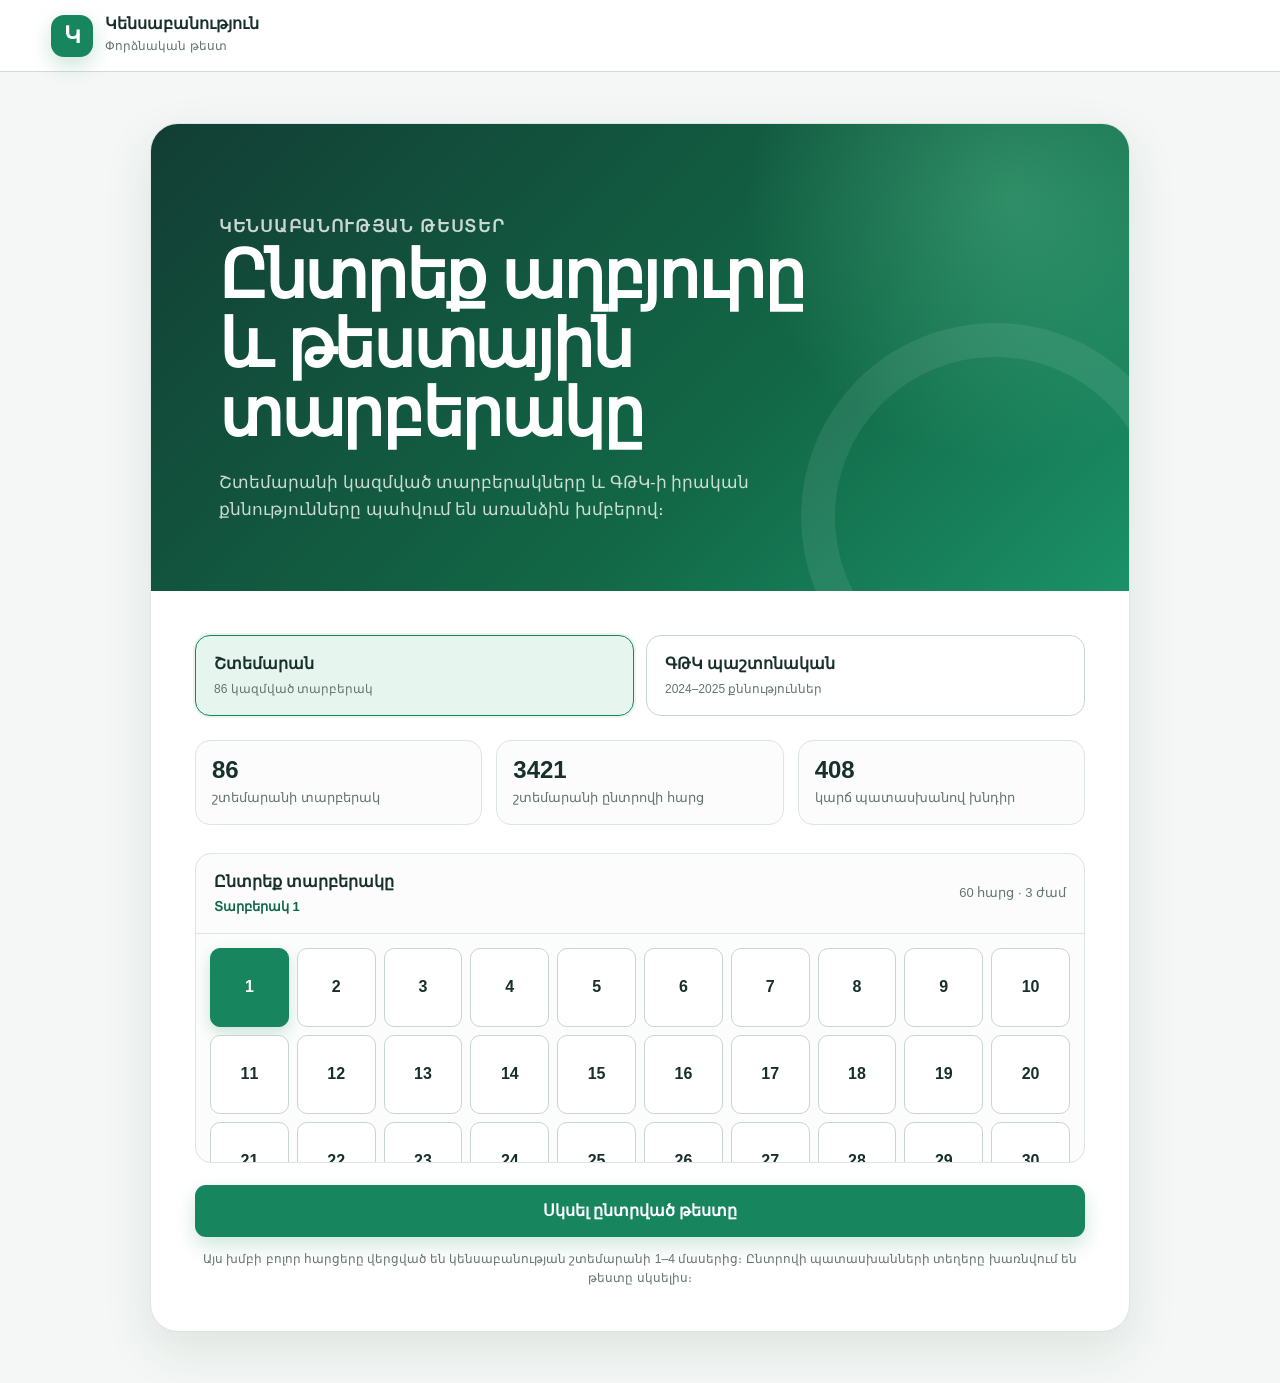
==== index.html @ e1c40617 "Publish biology practice tests" ====
<!doctype html>
<html lang="hy">
  <head>
    <meta charset="UTF-8" />
    <meta name="viewport" content="width=device-width, initial-scale=1.0" />
    <meta name="description" content="Կենսաբանության շտեմարանի և ԳԹԿ պաշտոնական քննությունների առցանց թեստեր" />
    <title>Կենսաբանության փորձնական թեստ</title>
    <link rel="icon" href="data:image/svg+xml,%3Csvg xmlns='http://www.w3.org/2000/svg' viewBox='0 0 64 64'%3E%3Crect width='64' height='64' rx='16' fill='%2317865f'/%3E%3Ctext x='32' y='43' text-anchor='middle' font-size='36' font-family='Arial' font-weight='700' fill='white'%3EԿ%3C/text%3E%3C/svg%3E" />
    <link rel="stylesheet" href="./styles.css" />
  </head>
  <body>
    <header class="site-header">
      <a class="brand" href="./" aria-label="Գլխավոր էջ">
        <span class="brand-mark" aria-hidden="true">Կ</span>
        <span>
          <strong>Կենսաբանություն</strong>
          <small>Փորձնական թեստ</small>
        </span>
      </a>
      <div id="headerActions" class="header-actions"></div>
    </header>

    <main id="app" class="app-shell" aria-live="polite"></main>

    <div id="toast" class="toast" role="status" aria-live="polite"></div>

    <dialog id="finishDialog" class="confirm-dialog">
      <form method="dialog">
        <span class="dialog-icon" aria-hidden="true">✓</span>
        <h2>Ավարտե՞լ թեստը</h2>
        <p id="finishDialogText"></p>
        <div class="dialog-actions">
          <button class="button button-secondary" value="cancel">Շարունակել</button>
          <button class="button button-danger" id="confirmFinish" value="finish">Ավարտել</button>
        </div>
      </form>
    </dialog>

    <script src="./question-bank.js"></script>
    <script src="./official-exams.js"></script>
    <script src="./app.js"></script>
  </body>
</html>
---- styles.css ----
:root {
  color-scheme: light;
  --ink: #18302b;
  --muted: #64746f;
  --line: #dce5e1;
  --line-strong: #c7d6d0;
  --paper: #ffffff;
  --canvas: #f4f7f5;
  --green: #17865f;
  --green-dark: #0f6849;
  --green-soft: #e7f5ef;
  --blue: #2374e1;
  --blue-soft: #eaf2ff;
  --red: #c83d4a;
  --red-soft: #fff0f1;
  --amber: #aa6d09;
  --amber-soft: #fff7e3;
  --shadow: 0 18px 50px rgba(27, 58, 48, 0.1);
  --radius: 18px;
}

* {
  box-sizing: border-box;
}

html {
  scroll-behavior: smooth;
}

body {
  margin: 0;
  min-width: 320px;
  background: var(--canvas);
  color: var(--ink);
  font-family: Arial, "Noto Sans Armenian", sans-serif;
  line-height: 1.55;
}

button,
input,
textarea {
  font: inherit;
}

button {
  cursor: pointer;
}

.site-header {
  position: sticky;
  top: 0;
  z-index: 20;
  display: flex;
  align-items: center;
  justify-content: space-between;
  min-height: 72px;
  padding: 10px clamp(18px, 4vw, 56px);
  border-bottom: 1px solid rgba(198, 214, 208, 0.85);
  background: rgba(255, 255, 255, 0.94);
  backdrop-filter: blur(14px);
}

.brand {
  display: inline-flex;
  align-items: center;
  gap: 12px;
  color: var(--ink);
  text-decoration: none;
}

.brand-mark {
  display: grid;
  width: 42px;
  height: 42px;
  place-items: center;
  border-radius: 13px;
  background: var(--green);
  color: white;
  font-size: 23px;
  font-weight: 800;
  box-shadow: 0 8px 20px rgba(23, 134, 95, 0.22);
}

.brand strong,
.brand small {
  display: block;
}

.brand strong {
  font-size: 16px;
  line-height: 1.1;
}

.brand small {
  margin-top: 4px;
  color: var(--muted);
  font-size: 12px;
}

.header-actions {
  display: flex;
  align-items: center;
  gap: 10px;
}

.timer {
  display: inline-flex;
  align-items: center;
  gap: 8px;
  min-width: 108px;
  padding: 8px 12px;
  border: 1px solid var(--line);
  border-radius: 999px;
  background: #fff;
  font-variant-numeric: tabular-nums;
  font-weight: 800;
}

.timer::before {
  content: "◷";
  color: var(--green);
}

.app-shell {
  width: min(1440px, 100%);
  min-height: calc(100vh - 72px);
  margin: 0 auto;
  padding: clamp(22px, 4vw, 52px);
}

.start-layout {
  display: grid;
  min-height: calc(100vh - 176px);
  place-items: center;
}

.start-card {
  overflow: hidden;
  width: min(980px, 100%);
  border: 1px solid var(--line);
  border-radius: 28px;
  background: var(--paper);
  box-shadow: var(--shadow);
}

.start-hero {
  position: relative;
  overflow: hidden;
  padding: clamp(34px, 6vw, 68px);
  background:
    radial-gradient(circle at 88% 16%, rgba(109, 218, 167, 0.32), transparent 28%),
    linear-gradient(135deg, #123e34 0%, #126847 62%, #1b9168 100%);
  color: white;
}

.start-hero::after {
  position: absolute;
  right: -60px;
  bottom: -120px;
  width: 320px;
  height: 320px;
  border: 34px solid rgba(255, 255, 255, 0.08);
  border-radius: 50%;
  content: "";
}

.eyebrow {
  margin: 0 0 12px;
  color: #bcead7;
  font-size: 13px;
  font-weight: 800;
  letter-spacing: 0.1em;
  text-transform: uppercase;
}

.start-hero h1 {
  max-width: 650px;
  margin: 0;
  font-size: clamp(34px, 6vw, 66px);
  line-height: 1.05;
  letter-spacing: -0.035em;
}

.start-hero p {
  max-width: 610px;
  margin: 22px 0 0;
  color: rgba(255, 255, 255, 0.78);
  font-size: 17px;
}

.start-body {
  padding: clamp(26px, 5vw, 44px);
}

.source-tabs {
  display: grid;
  grid-template-columns: repeat(2, minmax(0, 1fr));
  gap: 12px;
  margin-bottom: 24px;
}

.source-tab {
  padding: 16px 18px;
  border: 1px solid var(--line-strong);
  border-radius: 15px;
  background: white;
  color: var(--ink);
  text-align: left;
}

.source-tab strong,
.source-tab span {
  display: block;
}

.source-tab span {
  margin-top: 3px;
  color: var(--muted);
  font-size: 12px;
}

.source-tab.selected {
  border-color: var(--green);
  background: var(--green-soft);
  box-shadow: 0 0 0 2px rgba(23, 134, 95, 0.08);
}

.variant-picker {
  margin: 0 0 22px;
  border: 1px solid var(--line);
  border-radius: 16px;
  background: #fbfcfb;
}

.variant-picker-head {
  display: flex;
  align-items: center;
  justify-content: space-between;
  gap: 16px;
  padding: 16px 18px;
  border-bottom: 1px solid var(--line);
}

.variant-picker-head div,
.variant-picker-head strong,
.variant-picker-head span {
  display: block;
}

.variant-picker-head div > span,
.variant-picker-head > span {
  color: var(--muted);
  font-size: 13px;
}

.variant-picker-head div > span {
  margin-top: 2px;
  color: var(--green-dark);
  font-weight: 800;
}

.variant-grid {
  display: grid;
  grid-template-columns: repeat(10, minmax(42px, 1fr));
  gap: 8px;
  max-height: 228px;
  overflow-y: auto;
  padding: 14px;
}

.variant-button {
  display: grid;
  aspect-ratio: 1;
  min-width: 0;
  place-items: center;
  border: 1px solid var(--line-strong);
  border-radius: 10px;
  background: white;
  color: var(--ink);
  font-weight: 800;
}

.variant-button:hover {
  border-color: var(--green);
  color: var(--green-dark);
}

.variant-button.selected {
  border-color: var(--green);
  background: var(--green);
  color: white;
  box-shadow: 0 6px 14px rgba(23, 134, 95, 0.2);
}

.variant-grid.official-grid {
  grid-template-columns: repeat(2, minmax(0, 1fr));
  max-height: 320px;
}

.variant-button.official-variant {
  aspect-ratio: auto;
  min-height: 52px;
  padding: 9px 12px;
  text-align: left;
}

.variant-button.official-variant span {
  line-height: 1.3;
}

.bank-note {
  margin: 13px 0 0;
  color: var(--muted);
  font-size: 12px;
  text-align: center;
}

.test-facts {
  display: grid;
  grid-template-columns: repeat(3, 1fr);
  gap: 14px;
  margin: 0 0 28px;
}

.fact {
  padding: 16px;
  border: 1px solid var(--line);
  border-radius: 15px;
  background: #fbfcfb;
}

.fact strong,
.fact span {
  display: block;
}

.fact strong {
  font-size: 24px;
  line-height: 1.1;
}

.fact span {
  margin-top: 5px;
  color: var(--muted);
  font-size: 13px;
}

.button {
  display: inline-flex;
  align-items: center;
  justify-content: center;
  gap: 8px;
  min-height: 44px;
  padding: 10px 18px;
  border: 0;
  border-radius: 11px;
  font-weight: 800;
  text-decoration: none;
  transition: transform 0.15s ease, box-shadow 0.15s ease, background 0.15s ease;
}

.button:hover {
  transform: translateY(-1px);
}

.button-primary {
  background: var(--green);
  color: white;
  box-shadow: 0 9px 20px rgba(23, 134, 95, 0.2);
}

.button-primary:hover {
  background: var(--green-dark);
}

.button-secondary {
  border: 1px solid var(--line-strong);
  background: white;
  color: var(--ink);
}

.button-danger {
  background: var(--red);
  color: white;
}

.button-large {
  width: 100%;
  min-height: 52px;
}

.test-layout,
.review-layout {
  display: grid;
  grid-template-columns: 248px minmax(0, 1fr);
  gap: 24px;
  align-items: start;
}

.question-nav {
  position: sticky;
  top: 94px;
  max-height: calc(100vh - 118px);
  overflow: hidden;
  border: 1px solid var(--line);
  border-radius: var(--radius);
  background: white;
  box-shadow: 0 10px 30px rgba(27, 58, 48, 0.06);
}

.nav-summary {
  padding: 18px;
  border-bottom: 1px solid var(--line);
}

.nav-summary-row {
  display: flex;
  align-items: center;
  justify-content: space-between;
  gap: 12px;
  font-size: 13px;
}

.nav-summary-row strong {
  font-size: 15px;
}

.progress-track {
  overflow: hidden;
  height: 8px;
  margin-top: 12px;
  border-radius: 99px;
  background: #e8eeeb;
}

.progress-bar {
  height: 100%;
  border-radius: inherit;
  background: linear-gradient(90deg, var(--green), #39ae7f);
  transition: width 0.25s ease;
}

.question-list {
  display: grid;
  grid-template-columns: repeat(5, 1fr);
  gap: 8px;
  max-height: calc(100vh - 230px);
  overflow-y: auto;
  padding: 14px;
}

.question-dot {
  display: grid;
  aspect-ratio: 1;
  place-items: center;
  border: 1px solid var(--line);
  border-radius: 10px;
  background: white;
  color: var(--muted);
  font-size: 12px;
  font-weight: 800;
}

.question-dot:hover {
  border-color: var(--green);
  color: var(--green);
}

.question-dot.answered {
  border-color: var(--green);
  background: var(--green-soft);
  color: var(--green-dark);
}

.question-dot.current {
  border-color: var(--blue);
  background: var(--blue);
  color: white;
  box-shadow: 0 5px 14px rgba(35, 116, 225, 0.2);
}

.question-dot.correct {
  border-color: var(--green);
  background: var(--green);
  color: white;
}

.question-dot.incorrect {
  border-color: var(--red);
  background: var(--red);
  color: white;
}

.question-panel {
  min-width: 0;
  border: 1px solid var(--line);
  border-radius: var(--radius);
  background: white;
  box-shadow: var(--shadow);
}

.question-panel-head {
  display: flex;
  align-items: flex-start;
  justify-content: space-between;
  gap: 20px;
  padding: 22px 26px;
  border-bottom: 1px solid var(--line);
}

.question-kicker {
  margin: 0 0 5px;
  color: var(--green);
  font-size: 13px;
  font-weight: 800;
}

.question-panel-head h1,
.question-panel-head h2 {
  margin: 0;
  font-size: clamp(18px, 2.5vw, 24px);
  line-height: 1.45;
}

.type-badge {
  flex: none;
  padding: 6px 10px;
  border-radius: 999px;
  background: var(--green-soft);
  color: var(--green-dark);
  font-size: 12px;
  font-weight: 800;
}

.question-content {
  padding: clamp(22px, 4vw, 36px);
}

.question-context {
  margin: 0 0 24px;
  padding: 18px;
  border-left: 4px solid var(--green);
  border-radius: 10px;
  background: #f7faf8;
  color: #304a42;
  white-space: pre-wrap;
}

.source-label {
  margin: 0 0 16px;
  color: var(--muted);
  font-size: 12px;
  font-weight: 700;
}

.source-label a {
  color: var(--green-dark);
  text-underline-offset: 2px;
}

.question-image,
.question-images {
  margin: 0 auto 28px;
}

.question-image {
  display: block;
  width: auto;
  max-width: min(100%, 720px);
  max-height: 500px;
  object-fit: contain;
}

.question-image.page-scan {
  width: 100%;
  max-width: 860px;
  max-height: none;
  border: 1px solid var(--line);
  border-radius: 12px;
}

.question-images {
  display: grid;
  grid-template-columns: repeat(2, minmax(0, 1fr));
  gap: 14px;
  max-width: 760px;
}

.question-images img {
  width: 100%;
  border: 1px solid var(--line);
  border-radius: 12px;
}

.options {
  display: grid;
  gap: 12px;
}

.option {
  position: relative;
  display: flex;
  align-items: flex-start;
  gap: 14px;
  padding: 16px 18px;
  border: 1px solid var(--line);
  border-radius: 13px;
  background: white;
  cursor: pointer;
  transition: border 0.15s ease, background 0.15s ease, transform 0.15s ease;
}

.option:hover {
  border-color: #8bbca9;
  background: #fbfdfc;
  transform: translateY(-1px);
}

.option input {
  position: absolute;
  opacity: 0;
  pointer-events: none;
}

.option-marker {
  display: grid;
  flex: none;
  width: 26px;
  height: 26px;
  place-items: center;
  border: 2px solid var(--line-strong);
  border-radius: 50%;
  color: transparent;
  font-size: 13px;
  font-weight: 900;
}

.multi-option .option-marker {
  border-radius: 7px;
}

.option.selected {
  border-color: var(--blue);
  background: var(--blue-soft);
}

.option.selected .option-marker {
  border-color: var(--blue);
  background: var(--blue);
  color: white;
}

.option.correct-option {
  border-color: var(--green);
  background: var(--green-soft);
}

.option.correct-option .option-marker {
  border-color: var(--green);
  background: var(--green);
  color: white;
}

.option.wrong-option {
  border-color: var(--red);
  background: var(--red-soft);
}

.option.wrong-option .option-marker {
  border-color: var(--red);
  background: var(--red);
  color: white;
}

.option-text {
  min-width: 0;
  padding-top: 1px;
}

.answer-input {
  width: 100%;
  min-height: 124px;
  padding: 16px;
  resize: vertical;
  border: 1px solid var(--line-strong);
  border-radius: 12px;
  outline: none;
  background: #fff;
  color: var(--ink);
}

.answer-input:focus {
  border-color: var(--blue);
  box-shadow: 0 0 0 4px rgba(35, 116, 225, 0.12);
}

.input-help {
  margin: 9px 0 0;
  color: var(--muted);
  font-size: 13px;
}

.question-footer {
  display: flex;
  align-items: center;
  justify-content: space-between;
  gap: 12px;
  padding: 18px 26px;
  border-top: 1px solid var(--line);
}

.footer-group {
  display: flex;
  gap: 10px;
}

.save-state {
  color: var(--green-dark);
  font-size: 13px;
  font-weight: 700;
}

.toast {
  position: fixed;
  z-index: 60;
  right: 22px;
  bottom: 22px;
  max-width: min(420px, calc(100vw - 44px));
  padding: 13px 17px;
  border-radius: 12px;
  background: #153d33;
  color: white;
  box-shadow: 0 12px 34px rgba(16, 56, 46, 0.25);
  opacity: 0;
  transform: translateY(12px);
  pointer-events: none;
  transition: opacity 0.2s ease, transform 0.2s ease;
}

.toast.show {
  opacity: 1;
  transform: translateY(0);
}

.confirm-dialog {
  width: min(460px, calc(100vw - 32px));
  padding: 0;
  border: 0;
  border-radius: 20px;
  box-shadow: 0 28px 80px rgba(19, 46, 38, 0.3);
}

.confirm-dialog::backdrop {
  background: rgba(12, 30, 25, 0.58);
  backdrop-filter: blur(3px);
}

.confirm-dialog form {
  padding: 28px;
  text-align: center;
}

.dialog-icon {
  display: grid;
  width: 52px;
  height: 52px;
  margin: 0 auto 16px;
  place-items: center;
  border-radius: 50%;
  background: var(--amber-soft);
  color: var(--amber);
  font-size: 24px;
  font-weight: 900;
}

.confirm-dialog h2 {
  margin: 0;
}

.confirm-dialog p {
  color: var(--muted);
}

.dialog-actions {
  display: grid;
  grid-template-columns: 1fr 1fr;
  gap: 10px;
  margin-top: 22px;
}

.results-wrap {
  width: min(980px, 100%);
  margin: 0 auto;
}

.results-hero {
  overflow: hidden;
  border-radius: 24px;
  background: linear-gradient(135deg, #153e34, #16865f);
  color: white;
  box-shadow: var(--shadow);
}

.results-head {
  display: grid;
  grid-template-columns: 1fr auto;
  gap: 28px;
  align-items: center;
  padding: clamp(28px, 5vw, 52px);
}

.results-head h1 {
  margin: 0 0 10px;
  font-size: clamp(30px, 5vw, 50px);
}

.results-head p {
  margin: 0;
  color: rgba(255, 255, 255, 0.76);
}

.score-ring {
  display: grid;
  width: 150px;
  height: 150px;
  place-items: center;
  border: 12px solid rgba(255, 255, 255, 0.22);
  border-top-color: #b9f0d9;
  border-radius: 50%;
  background: rgba(0, 0, 0, 0.08);
  text-align: center;
}

.score-ring strong,
.score-ring span {
  display: block;
}

.score-ring strong {
  font-size: 38px;
  line-height: 1;
}

.score-ring span {
  margin-top: 5px;
  font-size: 12px;
  opacity: 0.78;
}

.result-stats {
  display: grid;
  grid-template-columns: repeat(3, 1fr);
  gap: 14px;
  margin-top: 22px;
}

.result-stat {
  padding: 20px;
  border: 1px solid var(--line);
  border-radius: 16px;
  background: white;
}

.result-stat strong,
.result-stat span {
  display: block;
}

.result-stat strong {
  font-size: 28px;
}

.result-stat span {
  color: var(--muted);
  font-size: 13px;
}

.result-actions {
  display: flex;
  flex-wrap: wrap;
  gap: 12px;
  margin-top: 22px;
}

.review-answer-boxes {
  display: grid;
  grid-template-columns: repeat(2, minmax(0, 1fr));
  gap: 14px;
  margin-top: 20px;
}

.review-answer {
  min-width: 0;
  padding: 16px;
  border: 1px solid var(--line);
  border-radius: 12px;
}

.review-answer.user-correct {
  border-color: #8dceb5;
  background: var(--green-soft);
}

.review-answer.user-wrong {
  border-color: #edb6bb;
  background: var(--red-soft);
}

.review-answer.correct-answer {
  border-color: #b8d0ef;
  background: var(--blue-soft);
}

.review-answer span,
.review-answer strong {
  display: block;
}

.review-answer span {
  margin-bottom: 7px;
  color: var(--muted);
  font-size: 12px;
  font-weight: 800;
}

.status-label {
  display: inline-flex;
  align-items: center;
  gap: 6px;
  margin-top: 16px;
  padding: 7px 11px;
  border-radius: 999px;
  font-size: 12px;
  font-weight: 800;
}

.status-label.correct {
  background: var(--green-soft);
  color: var(--green-dark);
}

.status-label.incorrect {
  background: var(--red-soft);
  color: var(--red);
}

.empty-answer {
  color: var(--muted);
  font-style: italic;
}

@media (max-width: 900px) {
  .variant-grid {
    grid-template-columns: repeat(8, minmax(38px, 1fr));
  }

  .test-layout,
  .review-layout {
    grid-template-columns: 1fr;
  }

  .question-nav {
    position: static;
    max-height: none;
  }

  .question-list {
    grid-template-columns: repeat(10, minmax(34px, 1fr));
    max-height: 132px;
  }
}

@media (max-width: 640px) {
  .site-header {
    min-height: 64px;
    padding: 8px 14px;
  }

  .brand strong,
  .brand small {
    display: none;
  }

  .brand-mark {
    width: 38px;
    height: 38px;
  }

  .app-shell {
    min-height: calc(100vh - 64px);
    padding: 16px;
  }

  .test-facts,
  .result-stats {
    grid-template-columns: 1fr;
  }

  .source-tabs,
  .variant-grid.official-grid {
    grid-template-columns: 1fr;
  }

  .variant-picker-head {
    align-items: flex-start;
    flex-direction: column;
  }

  .variant-grid {
    grid-template-columns: repeat(5, minmax(38px, 1fr));
  }

  .question-list {
    grid-template-columns: repeat(6, minmax(34px, 1fr));
  }

  .question-panel-head {
    display: block;
    padding: 18px;
  }

  .type-badge {
    display: inline-block;
    margin-bottom: 10px;
  }

  .question-content {
    padding: 18px;
  }

  .question-footer {
    align-items: stretch;
    flex-direction: column;
    padding: 16px 18px;
  }

  .question-footer .footer-group,
  .question-footer .button {
    width: 100%;
  }

  .question-footer .footer-group .button {
    flex: 1;
  }

  .results-head {
    grid-template-columns: 1fr;
  }

  .score-ring {
    width: 124px;
    height: 124px;
  }

  .review-answer-boxes,
  .question-images {
    grid-template-columns: 1fr;
  }

  .timer {
    min-width: 94px;
    padding: 7px 10px;
    font-size: 13px;
  }

  .header-actions .button {
    min-height: 40px;
    padding: 8px 12px;
    font-size: 13px;
  }
}

@media (prefers-reduced-motion: reduce) {
  *,
  *::before,
  *::after {
    scroll-behavior: auto !important;
    transition: none !important;
  }
}
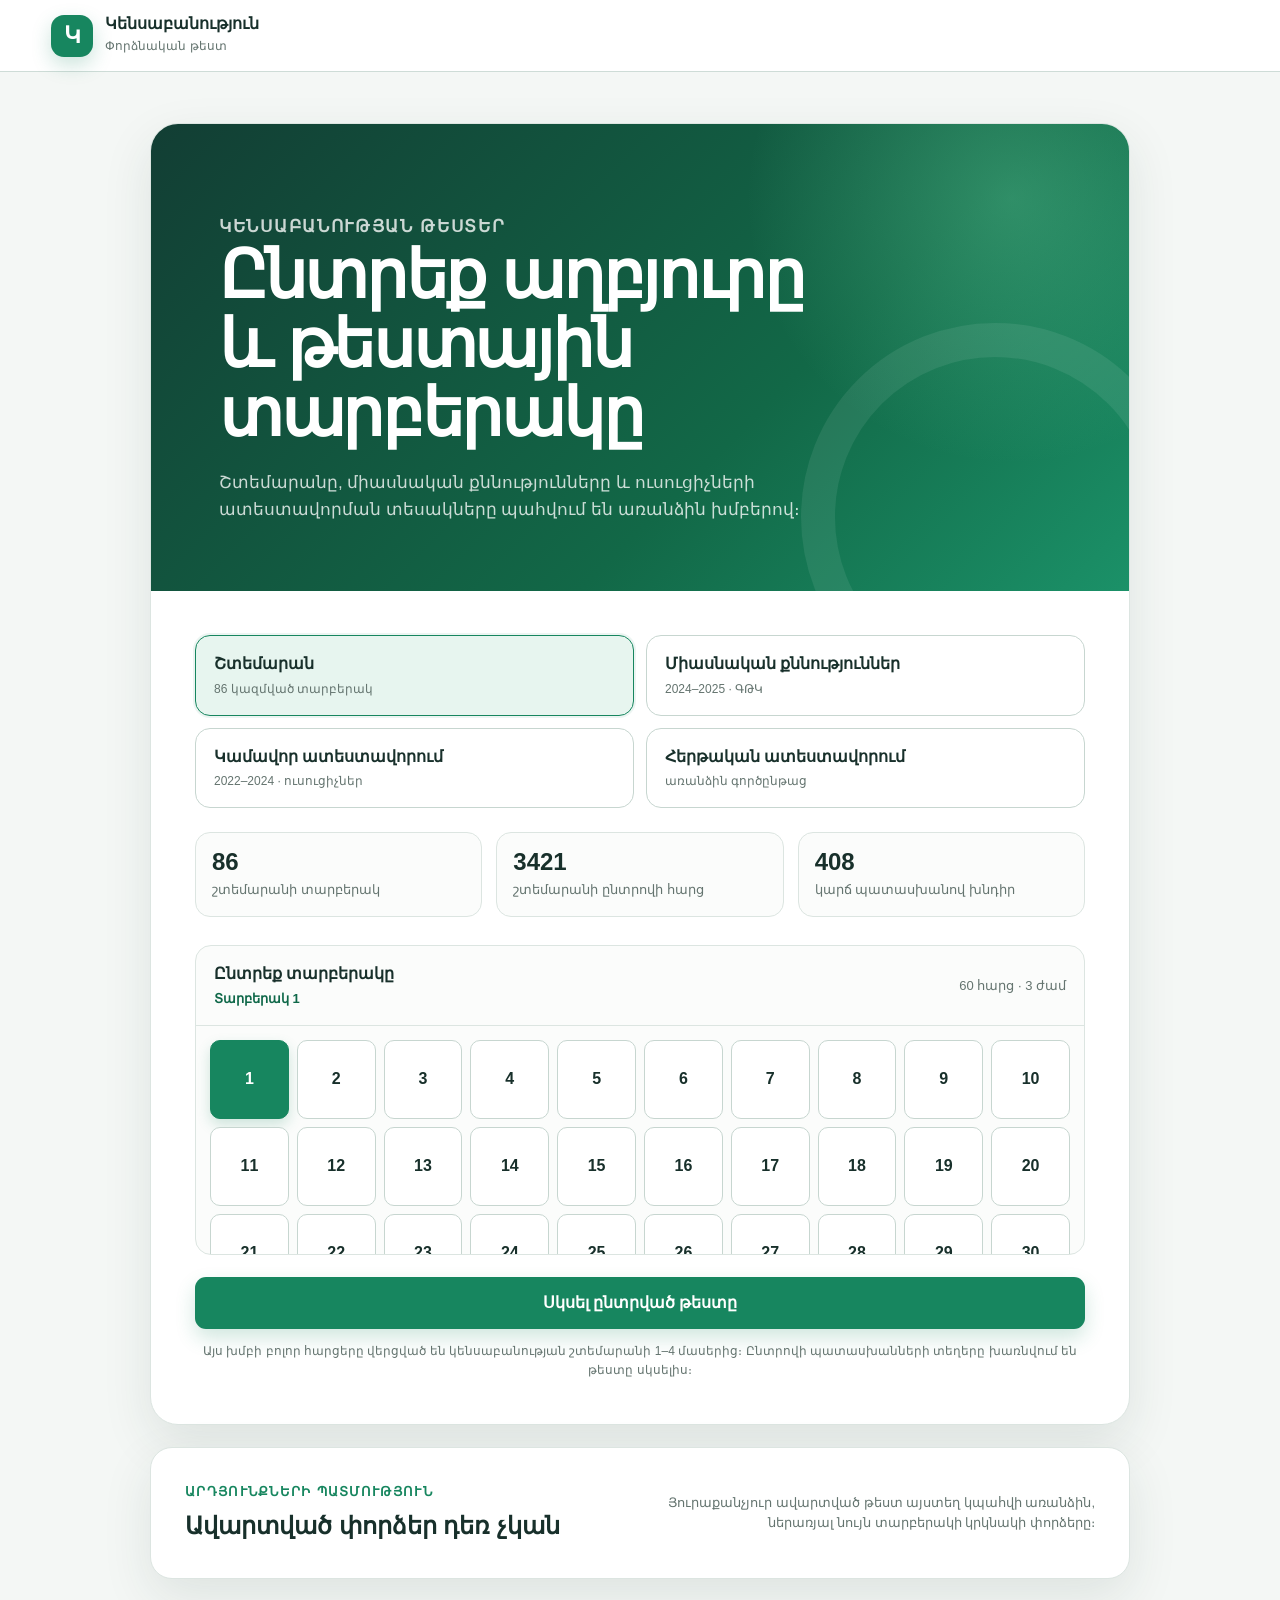
==== commit 73f45289: "Add voluntary teacher attestation tests" ====
--- a/index.html
+++ b/index.html
@@ -3,7 +3,7 @@
   <head>
     <meta charset="UTF-8" />
     <meta name="viewport" content="width=device-width, initial-scale=1.0" />
-    <meta name="description" content="Կենսաբանության շտեմարանի և ԳԹԿ պաշտոնական քննությունների առցանց թեստեր" />
+    <meta name="description" content="Կենսաբանության շտեմարանի, միասնական քննությունների և ուսուցիչների կամավոր ատեստավորման առցանց թեստեր" />
     <title>Կենսաբանության փորձնական թեստ</title>
     <link rel="icon" href="data:image/svg+xml,%3Csvg xmlns='http://www.w3.org/2000/svg' viewBox='0 0 64 64'%3E%3Crect width='64' height='64' rx='16' fill='%2317865f'/%3E%3Ctext x='32' y='43' text-anchor='middle' font-size='36' font-family='Arial' font-weight='700' fill='white'%3EԿ%3C/text%3E%3C/svg%3E" />
     <link rel="stylesheet" href="./styles.css" />
@@ -38,6 +38,7 @@
 
     <script src="./question-bank.js"></script>
     <script src="./official-exams.js"></script>
+    <script src="./voluntary-attestation.js"></script>
     <script src="./app.js"></script>
   </body>
 </html>
--- a/styles.css
+++ b/styles.css
@@ -134,9 +134,15 @@
   place-items: center;
 }
 
+.start-stack {
+  display: grid;
+  gap: 22px;
+  width: min(980px, 100%);
+}
+
 .start-card {
   overflow: hidden;
-  width: min(980px, 100%);
+  width: 100%;
   border: 1px solid var(--line);
   border-radius: 28px;
   background: var(--paper);
@@ -297,6 +303,13 @@
   max-height: 320px;
 }
 
+.empty-group-message {
+  padding: 24px 18px;
+  color: var(--muted);
+  font-size: 14px;
+  text-align: center;
+}
+
 .variant-button.official-variant {
   aspect-ratio: auto;
   min-height: 52px;
@@ -313,6 +326,98 @@
   color: var(--muted);
   font-size: 12px;
   text-align: center;
+}
+
+.history-card {
+  padding: clamp(22px, 4vw, 34px);
+  border: 1px solid var(--line);
+  border-radius: 22px;
+  background: var(--paper);
+  box-shadow: var(--shadow);
+}
+
+.history-card .eyebrow {
+  margin-bottom: 5px;
+  color: var(--green);
+}
+
+.history-card h2,
+.history-card p {
+  margin: 0;
+}
+
+.history-head {
+  display: flex;
+  align-items: flex-end;
+  justify-content: space-between;
+  gap: 20px;
+  margin-bottom: 18px;
+}
+
+.history-head > span,
+.history-empty > p {
+  color: var(--muted);
+  font-size: 13px;
+}
+
+.history-empty {
+  display: flex;
+  align-items: center;
+  justify-content: space-between;
+  gap: 24px;
+}
+
+.history-empty > p {
+  max-width: 430px;
+  text-align: right;
+}
+
+.history-list {
+  display: grid;
+  gap: 10px;
+  max-height: 560px;
+  overflow-y: auto;
+}
+
+.history-item {
+  display: grid;
+  grid-template-columns: 110px minmax(0, 1fr) auto;
+  gap: 16px;
+  align-items: center;
+  padding: 14px;
+  border: 1px solid var(--line);
+  border-radius: 14px;
+  background: #fbfcfb;
+}
+
+.history-score strong,
+.history-score span,
+.history-copy strong,
+.history-copy span {
+  display: block;
+}
+
+.history-score strong {
+  color: var(--green-dark);
+  font-size: 22px;
+  line-height: 1.1;
+}
+
+.history-score span,
+.history-copy span {
+  margin-top: 3px;
+  color: var(--muted);
+  font-size: 12px;
+}
+
+.history-copy {
+  min-width: 0;
+}
+
+.history-copy strong {
+  overflow: hidden;
+  text-overflow: ellipsis;
+  white-space: nowrap;
 }
 
 .test-facts {
@@ -1001,6 +1106,25 @@
     grid-template-columns: 1fr;
   }
 
+  .history-head,
+  .history-empty {
+    align-items: flex-start;
+    flex-direction: column;
+  }
+
+  .history-empty > p {
+    text-align: left;
+  }
+
+  .history-item {
+    grid-template-columns: 86px minmax(0, 1fr);
+  }
+
+  .history-item .history-open {
+    grid-column: 1 / -1;
+    width: 100%;
+  }
+
   .variant-picker-head {
     align-items: flex-start;
     flex-direction: column;
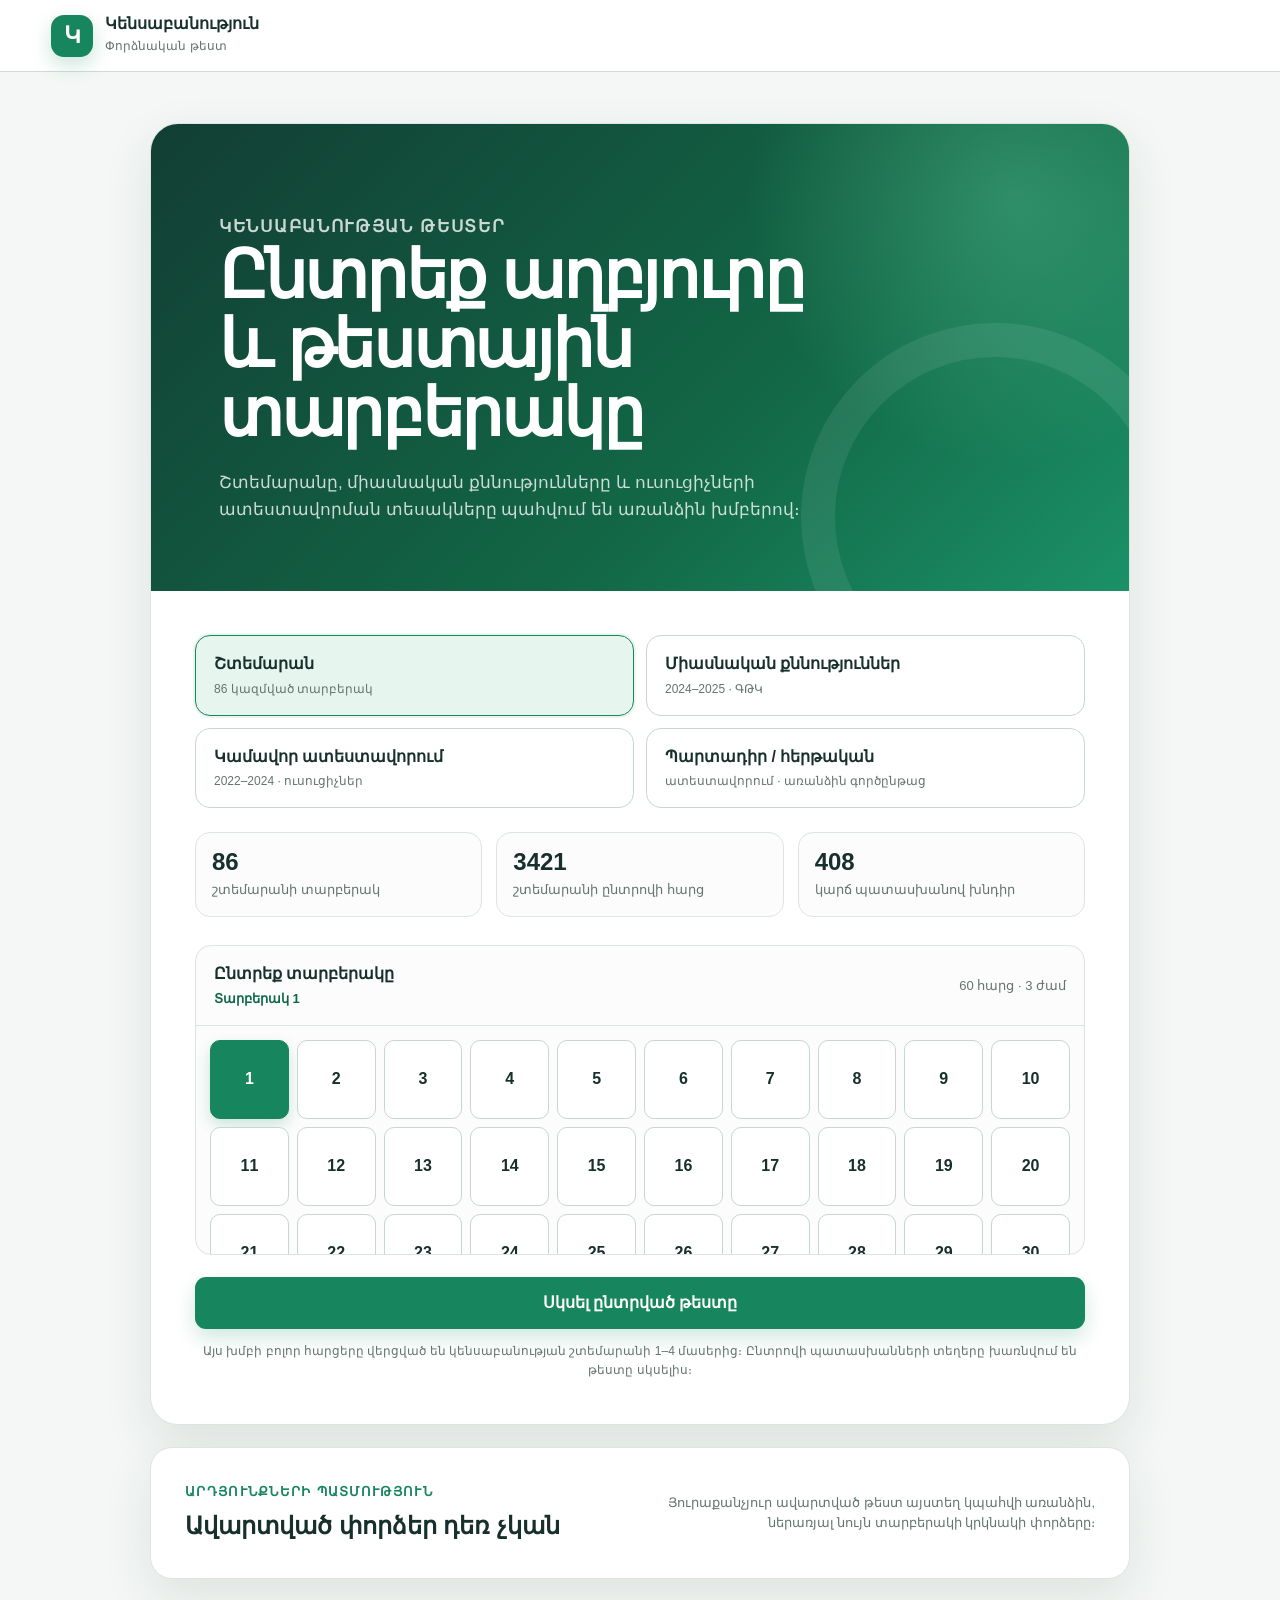
==== commit de65c0bb: "Add Telegram history backup" ====
--- a/index.html
+++ b/index.html
@@ -36,6 +36,31 @@
       </form>
     </dialog>
 
+    <dialog id="telegramDialog" class="confirm-dialog telegram-dialog">
+      <form id="telegramForm">
+        <span class="dialog-icon" aria-hidden="true">↗</span>
+        <h2>Պահուստավորել Telegram-ում</h2>
+        <p>Պատմությունը կուղարկվի կարգավորված bot-ին՝ JSON ֆայլով։</p>
+        <div class="telegram-chat-tools">
+          <button class="button button-secondary" id="findTelegramChats" type="button">Գտնել իմ զրույցը</button>
+          <span>Սկզբում Telegram-ում սեղմեք Start ձեր bot-ի անձնական զրույցում։</span>
+        </div>
+        <div id="telegramChatChoiceWrap" class="telegram-field" hidden>
+          <label for="telegramChatChoices">Ընտրեք անձնական զրույցը</label>
+          <select id="telegramChatChoices"></select>
+        </div>
+        <label class="telegram-field">
+          <span>Chat ID <small>(ավտոմատ կլրացվի կամ կարող եք մուտքագրել)</small></span>
+          <input id="telegramChatId" type="text" inputmode="numeric" autocomplete="off" required />
+        </label>
+        <p id="telegramStatus" class="telegram-status" role="status">Token-ը չի պահվում այս հավելվածում։ Նախ Telegram-ում սեղմեք Start ձեր bot-ի զրույցում, ապա գտեք զրույցը։</p>
+        <div class="dialog-actions">
+          <button class="button button-secondary" id="cancelTelegram" type="button">Չեղարկել</button>
+          <button class="button button-primary" id="sendTelegramHistory" type="submit">Ուղարկել JSON-ը</button>
+        </div>
+      </form>
+    </dialog>
+
     <script src="./question-bank.js"></script>
     <script src="./official-exams.js"></script>
     <script src="./voluntary-attestation.js"></script>
--- a/styles.css
+++ b/styles.css
@@ -360,6 +360,19 @@
   font-size: 13px;
 }
 
+.history-head-actions {
+  display: flex;
+  align-items: center;
+  justify-content: flex-end;
+  flex-wrap: wrap;
+  gap: 10px 14px;
+}
+
+.history-head-actions > span {
+  color: var(--muted);
+  font-size: 13px;
+}
+
 .history-empty {
   display: flex;
   align-items: center;
@@ -865,6 +878,80 @@
   text-align: center;
 }
 
+.telegram-dialog {
+  width: min(540px, calc(100vw - 32px));
+}
+
+.telegram-dialog form {
+  text-align: left;
+}
+
+.telegram-dialog .dialog-icon {
+  margin-right: auto;
+  margin-left: auto;
+}
+
+.telegram-dialog h2,
+.telegram-dialog > form > p {
+  text-align: center;
+}
+
+.telegram-field {
+  display: block;
+  margin-top: 14px;
+  font-size: 13px;
+  font-weight: 800;
+}
+
+.telegram-field > span,
+.telegram-field > label {
+  display: block;
+  margin-bottom: 6px;
+}
+
+.telegram-field small {
+  color: var(--muted);
+  font-weight: 400;
+}
+
+.telegram-field input,
+.telegram-field select {
+  width: 100%;
+  min-height: 44px;
+  padding: 9px 11px;
+  border: 1px solid var(--line-strong);
+  border-radius: 10px;
+  background: white;
+  color: var(--ink);
+}
+
+.telegram-chat-tools {
+  display: flex;
+  align-items: center;
+  gap: 12px;
+  margin-top: 12px;
+}
+
+.telegram-chat-tools > span,
+.telegram-status {
+  color: var(--muted);
+  font-size: 12px;
+}
+
+.telegram-chat-tools > span {
+  line-height: 1.35;
+}
+
+.telegram-status {
+  min-height: 20px;
+  margin: 14px 0 0;
+  text-align: left;
+}
+
+.telegram-status.error {
+  color: var(--red);
+}
+
 .dialog-icon {
   display: grid;
   width: 52px;
@@ -1112,6 +1199,12 @@
     flex-direction: column;
   }
 
+  .history-head-actions {
+    align-items: flex-start;
+    justify-content: flex-start;
+    flex-direction: column;
+  }
+
   .history-empty > p {
     text-align: left;
   }
@@ -1123,6 +1216,15 @@
   .history-item .history-open {
     grid-column: 1 / -1;
     width: 100%;
+  }
+
+  .telegram-chat-tools {
+    align-items: flex-start;
+    flex-direction: column;
+  }
+
+  .telegram-dialog .dialog-actions {
+    grid-template-columns: 1fr;
   }
 
   .variant-picker-head {
